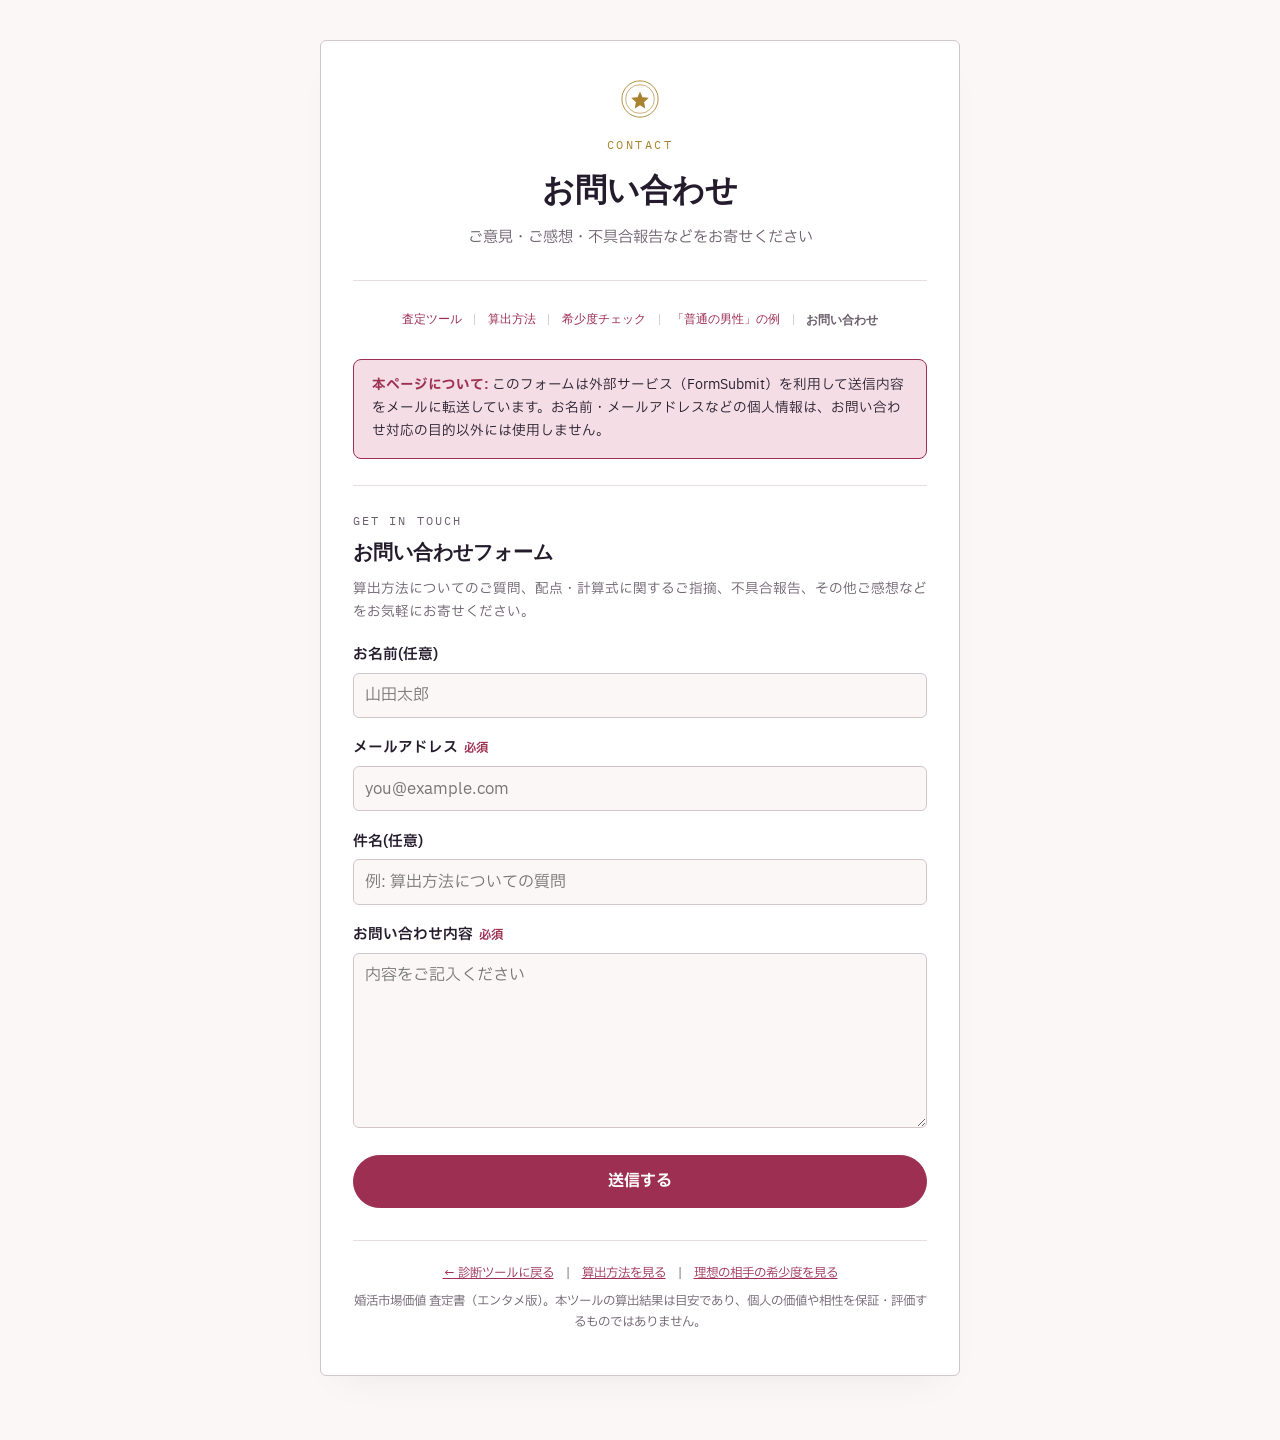
==== contact.html @ 315ee6b6 "お問い合わせページを追加" ====
<!doctype html>
<html lang="ja">
<head>
<meta charset="utf-8">
<meta name="viewport" content="width=device-width, initial-scale=1">
<title>お問い合わせ — 婚活市場価値 査定書</title>
<link rel="preconnect" href="https://fonts.googleapis.com">
<link rel="preconnect" href="https://fonts.gstatic.com" crossorigin>
<link href="https://fonts.googleapis.com/css2?family=Fraunces:ital,opsz,wght@0,9..144,400;0,9..144,600;0,9..144,700;1,9..144,500&family=IBM+Plex+Sans+JP:wght@400;500;700&family=IBM+Plex+Mono:wght@400;500&display=swap" rel="stylesheet">
<link rel="stylesheet" href="style.css">
</head>
<body>
<div class="sheet">

  <header class="masthead">
    <div class="seal-mark" aria-hidden="true">
      <svg viewBox="0 0 64 64" width="40" height="40">
        <circle cx="32" cy="32" r="29" fill="none" stroke="currentColor" stroke-width="1.4"/>
        <circle cx="32" cy="32" r="23" fill="none" stroke="currentColor" stroke-width="1"/>
        <path d="M32 20 L36 29 L46 30 L38.5 37 L40.5 47 L32 42 L23.5 47 L25.5 37 L18 30 L28 29 Z" fill="currentColor"/>
      </svg>
    </div>
    <p class="masthead-eyebrow">CONTACT</p>
    <h1>お問い合わせ</h1>
    <p class="subtitle">ご意見・ご感想・不具合報告などをお寄せください</p>
  </header>

  <nav class="site-nav">
    <a href="index.html">査定ツール</a>
    <span class="sep">|</span>
    <a href="method.html">算出方法</a>
    <span class="sep">|</span>
    <a href="rarity.html">希少度チェック</a>
    <span class="sep">|</span>
    <a href="example-normal-man.html">「普通の男性」の例</a>
    <span class="sep">|</span>
    <span class="current">お問い合わせ</span>
  </nav>

  <section class="disclaimer">
    <strong>本ページについて:</strong>
    このフォームは外部サービス（FormSubmit）を利用して送信内容をメールに転送しています。お名前・メールアドレスなどの個人情報は、お問い合わせ対応の目的以外には使用しません。
  </section>

  <section class="card">
    <p class="eyebrow">GET IN TOUCH</p>
    <h2>お問い合わせフォーム</h2>
    <p class="hint">
      算出方法についてのご質問、配点・計算式に関するご指摘、不具合報告、その他ご感想などをお気軽にお寄せください。
    </p>

    <div id="contactSent" class="contact-sent" hidden>
      ✅ 送信しました。ありがとうございます。
    </div>

    <form class="contact-form" action="https://formsubmit.co/kakeru.senoo@gmail.com" method="POST">
      <input type="hidden" name="_subject" value="【婚活市場価値 査定書】お問い合わせ">
      <input type="hidden" name="_template" value="table">
      <input type="hidden" name="_captcha" value="true">
      <input type="hidden" name="_next" value="https://kakeru110.github.io/-/contact.html?sent=1">
      <input type="text" name="_honey" style="display:none" tabindex="-1" autocomplete="off">

      <label class="field">
        <span>お名前(任意)</span>
        <input type="text" name="name" placeholder="山田太郎" autocomplete="name">
      </label>

      <label class="field">
        <span>メールアドレス<span class="field-required">必須</span></span>
        <input type="email" name="email" placeholder="you@example.com" required autocomplete="email">
      </label>

      <label class="field">
        <span>件名(任意)</span>
        <input type="text" name="subject" placeholder="例: 算出方法についての質問">
      </label>

      <label class="field">
        <span>お問い合わせ内容<span class="field-required">必須</span></span>
        <textarea name="message" rows="6" placeholder="内容をご記入ください" required></textarea>
      </label>

      <button type="submit" class="btn-primary">送信する</button>
    </form>
  </section>

  <footer class="page-footer">
    <p><a href="index.html">← 診断ツールに戻る</a>　|　<a href="method.html">算出方法を見る</a>　|　<a href="rarity.html">理想の相手の希少度を見る</a></p>
    <p>婚活市場価値 査定書（エンタメ版）。本ツールの算出結果は目安であり、個人の価値や相性を保証・評価するものではありません。</p>
  </footer>

</div>
<script>
  if (new URLSearchParams(location.search).get('sent') === '1') {
    document.getElementById('contactSent').hidden = false;
  }
</script>
</body>
</html>
---- style.css ----
:root {
  --paper: #fbf7f6;
  --surface: #ffffff;
  --ink: #241c2c;
  --ink-muted: #6b5f6c;
  --rule: #e4dce1;
  --rule-strong: #d3c5cc;
  --accent: #9c2f52;
  --accent-soft: #f4dde4;
  --gold: #a9822f;
  --gold-soft: #f1e6cc;
  --good: #2e7d4f;
  --good-bg: #e5f2e9;
  --warn: #b8791f;
  --warn-bg: #f8ecd8;
  --bad: #b23a3a;
  --bad-bg: #f8e3e1;
  --shadow: rgba(36, 28, 44, 0.07);
}

@media (prefers-color-scheme: dark) {
  :root:not([data-theme="light"]) {
    --paper: #17121a;
    --surface: #211a24;
    --ink: #f1e7ec;
    --ink-muted: #b6a6b4;
    --rule: #3a2e39;
    --rule-strong: #4a3c48;
    --accent: #e58fb0;
    --accent-soft: #3a2430;
    --gold: #d9b66b;
    --gold-soft: #362c1f;
    --good: #6bc78f;
    --good-bg: #1c2f22;
    --warn: #dcb15c;
    --warn-bg: #332a17;
    --bad: #e08080;
    --bad-bg: #362021;
    --shadow: rgba(0, 0, 0, 0.35);
  }
}

:root[data-theme="dark"] {
  --paper: #17121a;
  --surface: #211a24;
  --ink: #f1e7ec;
  --ink-muted: #b6a6b4;
  --rule: #3a2e39;
  --rule-strong: #4a3c48;
  --accent: #e58fb0;
  --accent-soft: #3a2430;
  --gold: #d9b66b;
  --gold-soft: #362c1f;
  --good: #6bc78f;
  --good-bg: #1c2f22;
  --warn: #dcb15c;
  --warn-bg: #332a17;
  --bad: #e08080;
  --bad-bg: #362021;
  --shadow: rgba(0, 0, 0, 0.35);
}

* {
  box-sizing: border-box;
}

body {
  margin: 0;
  padding: 2.5rem 1rem 4rem;
  background: var(--paper);
  color: var(--ink);
  font-family: "IBM Plex Sans JP", "Hiragino Sans", "Yu Gothic", system-ui, sans-serif;
  line-height: 1.7;
}

.sheet {
  max-width: 640px;
  margin: 0 auto;
  border: 1px solid var(--rule-strong);
  border-radius: 6px;
  padding: 2.4rem 2rem 2.6rem;
  background: var(--surface);
  box-shadow: 0 18px 40px -20px var(--shadow);
}

@media (max-width: 560px) {
  .sheet {
    padding: 1.8rem 1.1rem 2rem;
  }
}

/* ---------------------------- Masthead ---------------------------- */

.masthead {
  text-align: center;
  padding-bottom: 1.8rem;
  margin-bottom: 1.8rem;
  border-bottom: 1px solid var(--rule);
}

.seal-mark {
  color: var(--gold);
  margin-bottom: 0.4rem;
}

.masthead-eyebrow {
  margin: 0 0 0.5rem;
  font-family: "IBM Plex Mono", monospace;
  font-size: 0.72rem;
  letter-spacing: 0.22em;
  color: var(--gold);
  text-transform: uppercase;
}

.masthead h1 {
  margin: 0 0 0.5rem;
  font-family: "Fraunces", Georgia, serif;
  font-weight: 600;
  font-size: 2rem;
  text-wrap: balance;
  color: var(--ink);
}

.subtitle {
  margin: 0;
  color: var(--ink-muted);
  font-size: 0.95rem;
}

.site-nav {
  display: flex;
  justify-content: center;
  align-items: center;
  gap: 0.6rem;
  flex-wrap: wrap;
  margin: 0 0 1.8rem;
  font-family: "IBM Plex Mono", monospace;
  font-size: 0.76rem;
}

.site-nav a {
  color: var(--accent);
  text-decoration: none;
}

.site-nav a:hover {
  text-decoration: underline;
}

.site-nav .current {
  color: var(--ink-muted);
  font-weight: 600;
}

.site-nav .sep {
  color: var(--rule-strong);
}

/* --------------------------- Disclaimer ---------------------------- */

.disclaimer {
  background: var(--accent-soft);
  border: 1px solid var(--accent);
  border-radius: 8px;
  padding: 0.9rem 1.1rem;
  font-size: 0.85rem;
  color: var(--ink);
  margin-bottom: 1.6rem;
}

.disclaimer strong {
  color: var(--accent);
}

/* ------------------------------ Cards ------------------------------ */

.card {
  border-top: 1px solid var(--rule);
  padding-top: 1.6rem;
  margin-bottom: 1.8rem;
}

.eyebrow {
  margin: 0 0 0.3rem;
  font-family: "IBM Plex Mono", monospace;
  font-size: 0.72rem;
  letter-spacing: 0.18em;
  color: var(--ink-muted);
  text-transform: uppercase;
}

.card h2 {
  margin: 0 0 1.1rem;
  font-family: "Fraunces", Georgia, serif;
  font-weight: 600;
  font-size: 1.28rem;
  color: var(--ink);
  text-wrap: balance;
}

.hint {
  font-size: 0.85rem;
  color: var(--ink-muted);
  margin-top: -0.6rem;
  margin-bottom: 1.1rem;
}

.field-weight {
  font-family: "IBM Plex Mono", monospace;
  font-weight: 400;
  font-size: 0.72rem;
  letter-spacing: 0.02em;
  color: var(--gold);
}

.formula-box {
  background: var(--paper);
  border: 1px solid var(--rule-strong);
  border-radius: 8px;
  padding: 0.85rem 1rem;
  font-family: "IBM Plex Mono", monospace;
  font-size: 0.82rem;
  line-height: 1.65;
  white-space: pre-wrap;
  overflow-x: auto;
  color: var(--ink);
  margin: 0.8rem 0;
}

.weight-table-wrap {
  overflow-x: auto;
}

.weight-table {
  width: 100%;
  border-collapse: collapse;
  font-size: 0.88rem;
}

.weight-table th,
.weight-table td {
  padding: 0.55rem 0.7rem;
  border-bottom: 1px solid var(--rule);
  text-align: right;
  font-variant-numeric: tabular-nums;
  font-family: "IBM Plex Mono", monospace;
}

.weight-table thead th {
  color: var(--ink-muted);
  font-family: "IBM Plex Sans JP", sans-serif;
  font-weight: 600;
  font-size: 0.8rem;
  text-transform: uppercase;
  letter-spacing: 0.04em;
}

.weight-table th[scope="row"] {
  text-align: left;
  font-family: "IBM Plex Sans JP", sans-serif;
  font-weight: 600;
  color: var(--ink);
}

.weight-table thead th:first-child,
.weight-table tbody th,
.weight-table tfoot th {
  border-bottom-color: var(--rule-strong);
}

.weight-table tfoot th,
.weight-table tfoot td {
  border-bottom: none;
  border-top: 1px solid var(--rule-strong);
  color: var(--accent);
  font-weight: 700;
}

/* --------------------------- Field groups ---------------------------- */

.field-group {
  margin-bottom: 1.4rem;
}

.field-group-label {
  margin: 0 0 0.9rem;
  font-family: "IBM Plex Mono", monospace;
  font-size: 0.72rem;
  letter-spacing: 0.16em;
  color: var(--gold);
  text-transform: uppercase;
  padding-bottom: 0.4rem;
  border-bottom: 1px solid var(--rule);
}

/* ------------------------------ Fields ------------------------------ */

.field {
  display: flex;
  flex-direction: column;
  gap: 0.35rem;
  margin-bottom: 1.1rem;
  border: none;
  padding: 0;
}

.field[hidden] {
  display: none;
}

.checkbox-field {
  flex-direction: row;
  align-items: center;
  margin-bottom: 0.5rem;
}

.checkbox-field span {
  display: inline-flex;
  align-items: center;
  gap: 0.5rem;
  font-weight: 600;
  font-size: 0.92rem;
}

.checkbox-field input[type="checkbox"] {
  width: 1.1rem;
  height: 1.1rem;
  accent-color: var(--accent);
}

.range-row {
  flex-direction: row;
  gap: 1rem;
  margin-top: -0.4rem;
}

.range-row label {
  flex: 1;
  display: flex;
  flex-direction: column;
  gap: 0.3rem;
  font-weight: 600;
  font-size: 0.85rem;
  color: var(--ink-muted);
}

.field legend {
  padding: 0;
  font-weight: 600;
  font-size: 0.92rem;
}

.field label {
  display: inline-flex;
  align-items: center;
  gap: 0.3rem;
  margin-right: 1.2rem;
  font-weight: normal;
}

.field > span {
  font-weight: 600;
  font-size: 0.92rem;
}

input[type="number"],
select {
  padding: 0.6rem 0.7rem;
  border: 1px solid var(--rule-strong);
  border-radius: 6px;
  font-size: 1rem;
  background: var(--paper);
  color: var(--ink);
  font-family: "IBM Plex Mono", monospace;
}

input[type="text"],
input[type="email"],
textarea {
  width: 100%;
  padding: 0.6rem 0.7rem;
  border: 1px solid var(--rule-strong);
  border-radius: 6px;
  font-size: 1rem;
  background: var(--paper);
  color: var(--ink);
  font-family: "IBM Plex Sans JP", sans-serif;
}

textarea {
  resize: vertical;
  line-height: 1.6;
}

.field-required {
  margin-left: 0.4rem;
  color: var(--accent);
  font-size: 0.78rem;
  font-weight: 600;
}

.contact-sent {
  background: var(--good-bg);
  color: var(--good);
  border: 1px solid var(--good);
  border-radius: 8px;
  padding: 0.9rem 1.1rem;
  font-size: 0.9rem;
  font-weight: 600;
  margin-bottom: 1.2rem;
}

input[type="number"]:focus,
input[type="text"]:focus,
input[type="email"]:focus,
textarea:focus,
select:focus,
input[type="range"]:focus-visible,
button:focus-visible {
  outline: 2px solid var(--accent);
  outline-offset: 2px;
}

input[type="range"] {
  accent-color: var(--accent);
}

.btn-primary {
  width: 100%;
  padding: 0.85rem;
  border: 1px solid var(--accent);
  border-radius: 999px;
  background: var(--accent);
  color: var(--surface);
  font-family: "IBM Plex Sans JP", sans-serif;
  font-size: 1rem;
  font-weight: 700;
  cursor: pointer;
  margin-top: 0.6rem;
  transition: filter 0.15s ease;
}

.btn-primary:hover {
  filter: brightness(1.08);
}

@media (prefers-reduced-motion: reduce) {
  .btn-primary {
    transition: none;
  }
}

/* ----------------------------- Results ------------------------------ */

.result-card {
  background: linear-gradient(180deg, var(--gold-soft), transparent 40%);
  border-top-color: var(--gold);
  border-radius: 8px;
  padding: 1.6rem 1.4rem 1.4rem;
  margin-left: -0.2rem;
  margin-right: -0.2rem;
}

.score-headline {
  display: flex;
  align-items: center;
  justify-content: space-between;
  gap: 1rem;
  flex-wrap: wrap;
}

.score-figure {
  display: flex;
  align-items: baseline;
  gap: 0.4rem;
}

.score-number {
  font-family: "Fraunces", Georgia, serif;
  font-size: 3rem;
  font-weight: 700;
  color: var(--accent);
  line-height: 1;
}

.score-suffix {
  color: var(--ink-muted);
  font-size: 1rem;
  font-family: "IBM Plex Mono", monospace;
}

.rank-seal {
  display: flex;
  flex-direction: column;
  align-items: center;
  gap: 0.15rem;
}

.rank-badge {
  display: grid;
  place-items: center;
  width: 3.4rem;
  height: 3.4rem;
  border-radius: 50%;
  border: 2px solid var(--gold);
  box-shadow: inset 0 0 0 3px var(--paper), inset 0 0 0 4px var(--gold);
  color: var(--gold);
  font-family: "Fraunces", Georgia, serif;
  font-weight: 700;
  font-size: 1.15rem;
}

.rank-seal-label {
  font-family: "IBM Plex Mono", monospace;
  font-size: 0.62rem;
  letter-spacing: 0.2em;
  color: var(--ink-muted);
}

.rank-desc {
  color: var(--ink-muted);
  margin-top: 0.5rem;
  margin-bottom: 0;
}

.hensachi-note {
  margin-top: 0.3rem;
  margin-bottom: 0;
  color: var(--gold);
  font-family: "IBM Plex Mono", monospace;
  font-size: 0.8rem;
}

.breakdown {
  margin-top: 1.3rem;
  display: flex;
  flex-direction: column;
  gap: 1.1rem;
}

.breakdown-group {
  display: flex;
  flex-direction: column;
  gap: 0.75rem;
}

.breakdown-group-label {
  margin: 0;
  font-family: "IBM Plex Mono", monospace;
  font-size: 0.68rem;
  letter-spacing: 0.16em;
  color: var(--ink-muted);
  text-transform: uppercase;
}

.rarity-headline {
  display: flex;
  flex-direction: column;
  gap: 0.2rem;
}

.rarity-count {
  font-family: "Fraunces", Georgia, serif;
  font-size: 2.6rem;
  font-weight: 700;
  color: var(--accent);
  line-height: 1.1;
}

.rarity-sub {
  color: var(--ink-muted);
  font-size: 0.92rem;
}

.rarity-odds {
  margin: 0.5rem 0 0;
  font-family: "IBM Plex Mono", monospace;
  font-size: 0.85rem;
  color: var(--gold);
}

.multiplier-note {
  margin-top: 1rem;
  margin-bottom: 0;
  padding: 0.6rem 0.8rem;
  border-radius: 6px;
  background: var(--gold-soft);
  color: var(--ink);
  font-family: "IBM Plex Mono", monospace;
  font-size: 0.8rem;
  font-variant-numeric: tabular-nums;
}

.bar-row {
  display: flex;
  flex-direction: column;
  gap: 0.28rem;
}

.bar-label {
  display: flex;
  justify-content: space-between;
  font-size: 0.85rem;
  color: var(--ink-muted);
}

.bar-points {
  font-family: "IBM Plex Mono", monospace;
  font-variant-numeric: tabular-nums;
}

.bar-track {
  height: 7px;
  border-radius: 999px;
  background: var(--rule);
  overflow: hidden;
}

.bar-fill {
  height: 100%;
  background: var(--accent);
  border-radius: 999px;
}

/* --------------------------- Suggestions ----------------------------- */

.suggestion-list {
  list-style: none;
  margin: 0 0 0.9rem;
  padding: 0;
  display: flex;
  flex-direction: column;
  gap: 0.5rem;
}

.suggestion-list:last-child {
  margin-bottom: 0;
}

.suggestion-list li {
  display: flex;
  justify-content: space-between;
  align-items: baseline;
  gap: 1rem;
  padding: 0.65rem 0.85rem;
  background: var(--surface);
  border: 1px solid var(--rule);
  border-radius: 6px;
  font-size: 0.92rem;
}

.suggestion-label {
  color: var(--ink-muted);
  font-weight: 600;
}

.suggestion-value {
  font-family: "IBM Plex Mono", monospace;
  font-weight: 500;
  color: var(--accent);
  text-align: right;
}

/* ----------------------------- Verdict ------------------------------- */

.verdict {
  margin-top: 1.4rem;
  padding: 1rem 1.1rem;
  border-radius: 8px;
  font-size: 0.95rem;
}

.verdict-good {
  background: var(--good-bg);
  color: var(--good);
}

.verdict-warn {
  background: var(--warn-bg);
  color: var(--warn);
}

.verdict-bad {
  background: var(--bad-bg);
  color: var(--bad);
}

.verdict-diff {
  font-family: "IBM Plex Mono", monospace;
  font-weight: 700;
  margin-bottom: 0.35rem;
  font-variant-numeric: tabular-nums;
}

/* ------------------------------ Footer -------------------------------- */

.page-footer {
  text-align: center;
  color: var(--ink-muted);
  font-size: 0.78rem;
  margin-top: 2rem;
  padding-top: 1.4rem;
  border-top: 1px solid var(--rule);
}

.page-footer p {
  margin: 0;
}

.page-footer p + p {
  margin-top: 0.4rem;
}

a {
  color: var(--accent);
}
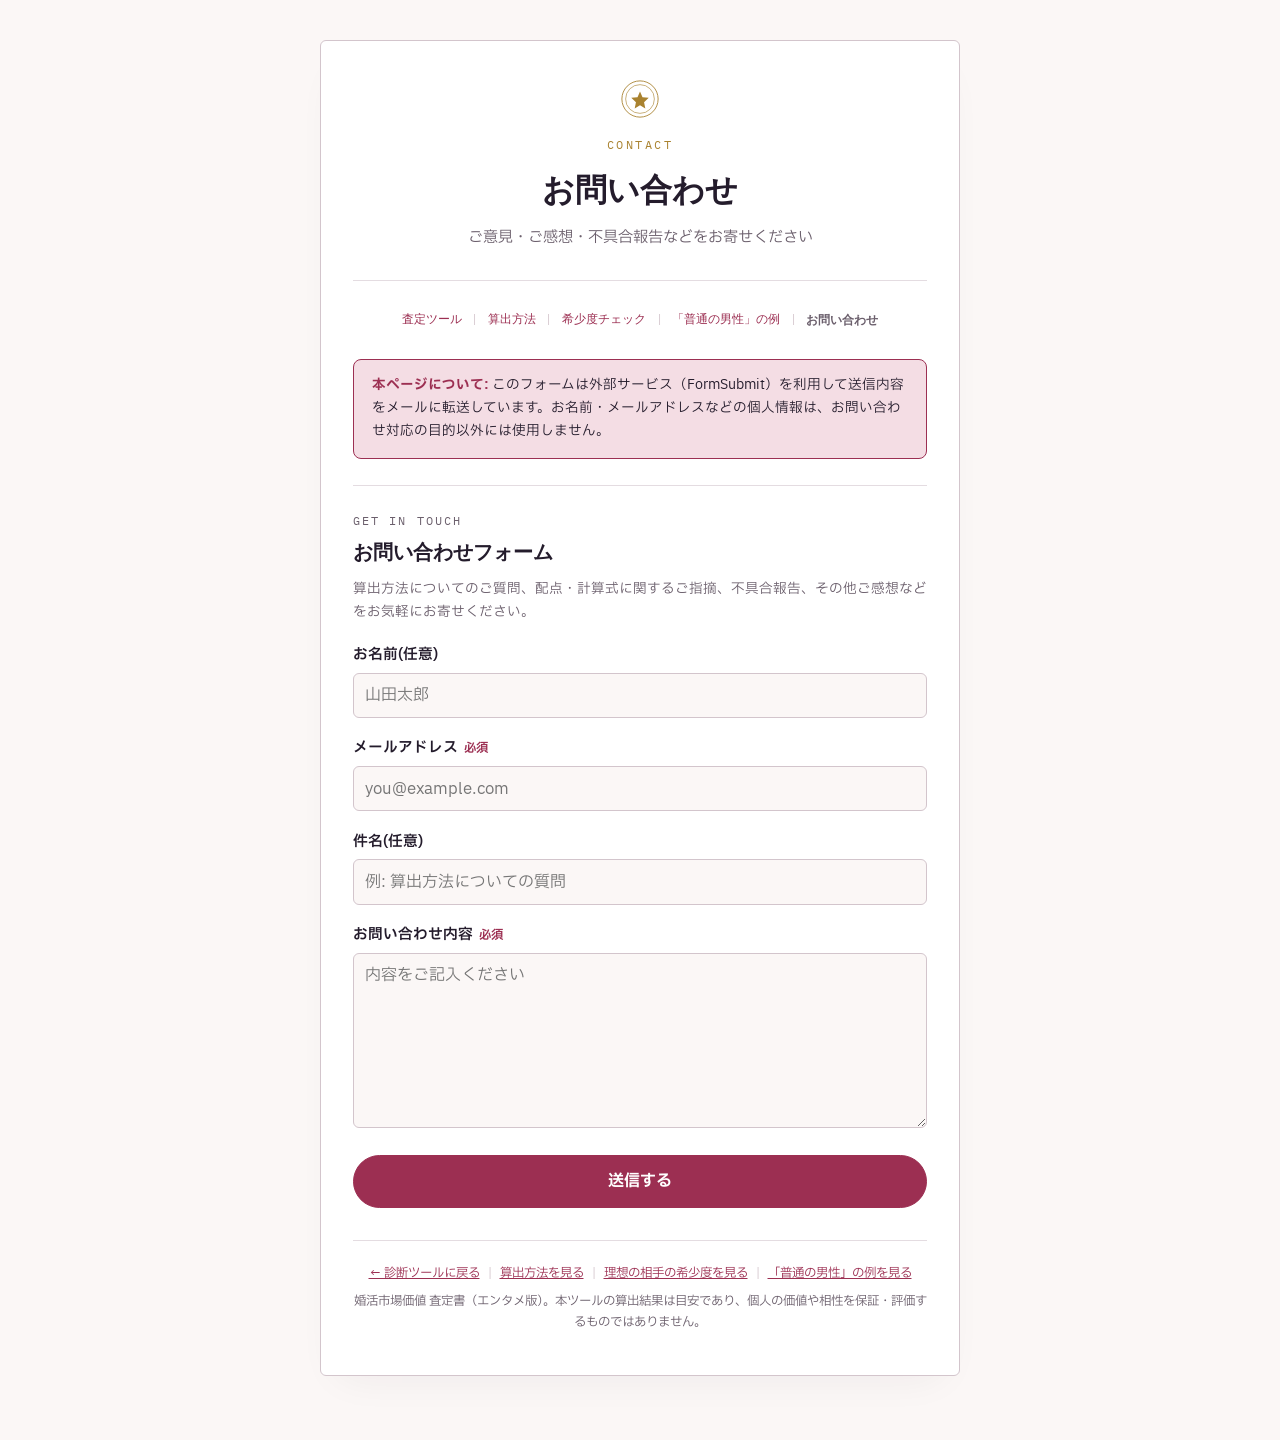
==== commit c50400ba: "フッターのリンクをナビと同じflexレイアウトに統一し、全ページ相互リンクを整理" ====
--- a/contact.html
+++ b/contact.html
@@ -85,7 +85,15 @@
   </section>
 
   <footer class="page-footer">
-    <p><a href="index.html">← 診断ツールに戻る</a>　|　<a href="method.html">算出方法を見る</a>　|　<a href="rarity.html">理想の相手の希少度を見る</a></p>
+    <p class="footer-links">
+      <a href="index.html">← 診断ツールに戻る</a>
+      <span class="sep">|</span>
+      <a href="method.html">算出方法を見る</a>
+      <span class="sep">|</span>
+      <a href="rarity.html">理想の相手の希少度を見る</a>
+      <span class="sep">|</span>
+      <a href="example-normal-man.html">「普通の男性」の例を見る</a>
+    </p>
     <p>婚活市場価値 査定書（エンタメ版）。本ツールの算出結果は目安であり、個人の価値や相性を保証・評価するものではありません。</p>
   </footer>
 
--- a/style.css
+++ b/style.css
@@ -711,6 +711,18 @@
   margin-top: 0.4rem;
 }
 
+.footer-links {
+  display: flex;
+  justify-content: center;
+  align-items: center;
+  gap: 0.5rem;
+  flex-wrap: wrap;
+}
+
+.footer-links .sep {
+  color: var(--rule-strong);
+}
+
 a {
   color: var(--accent);
 }
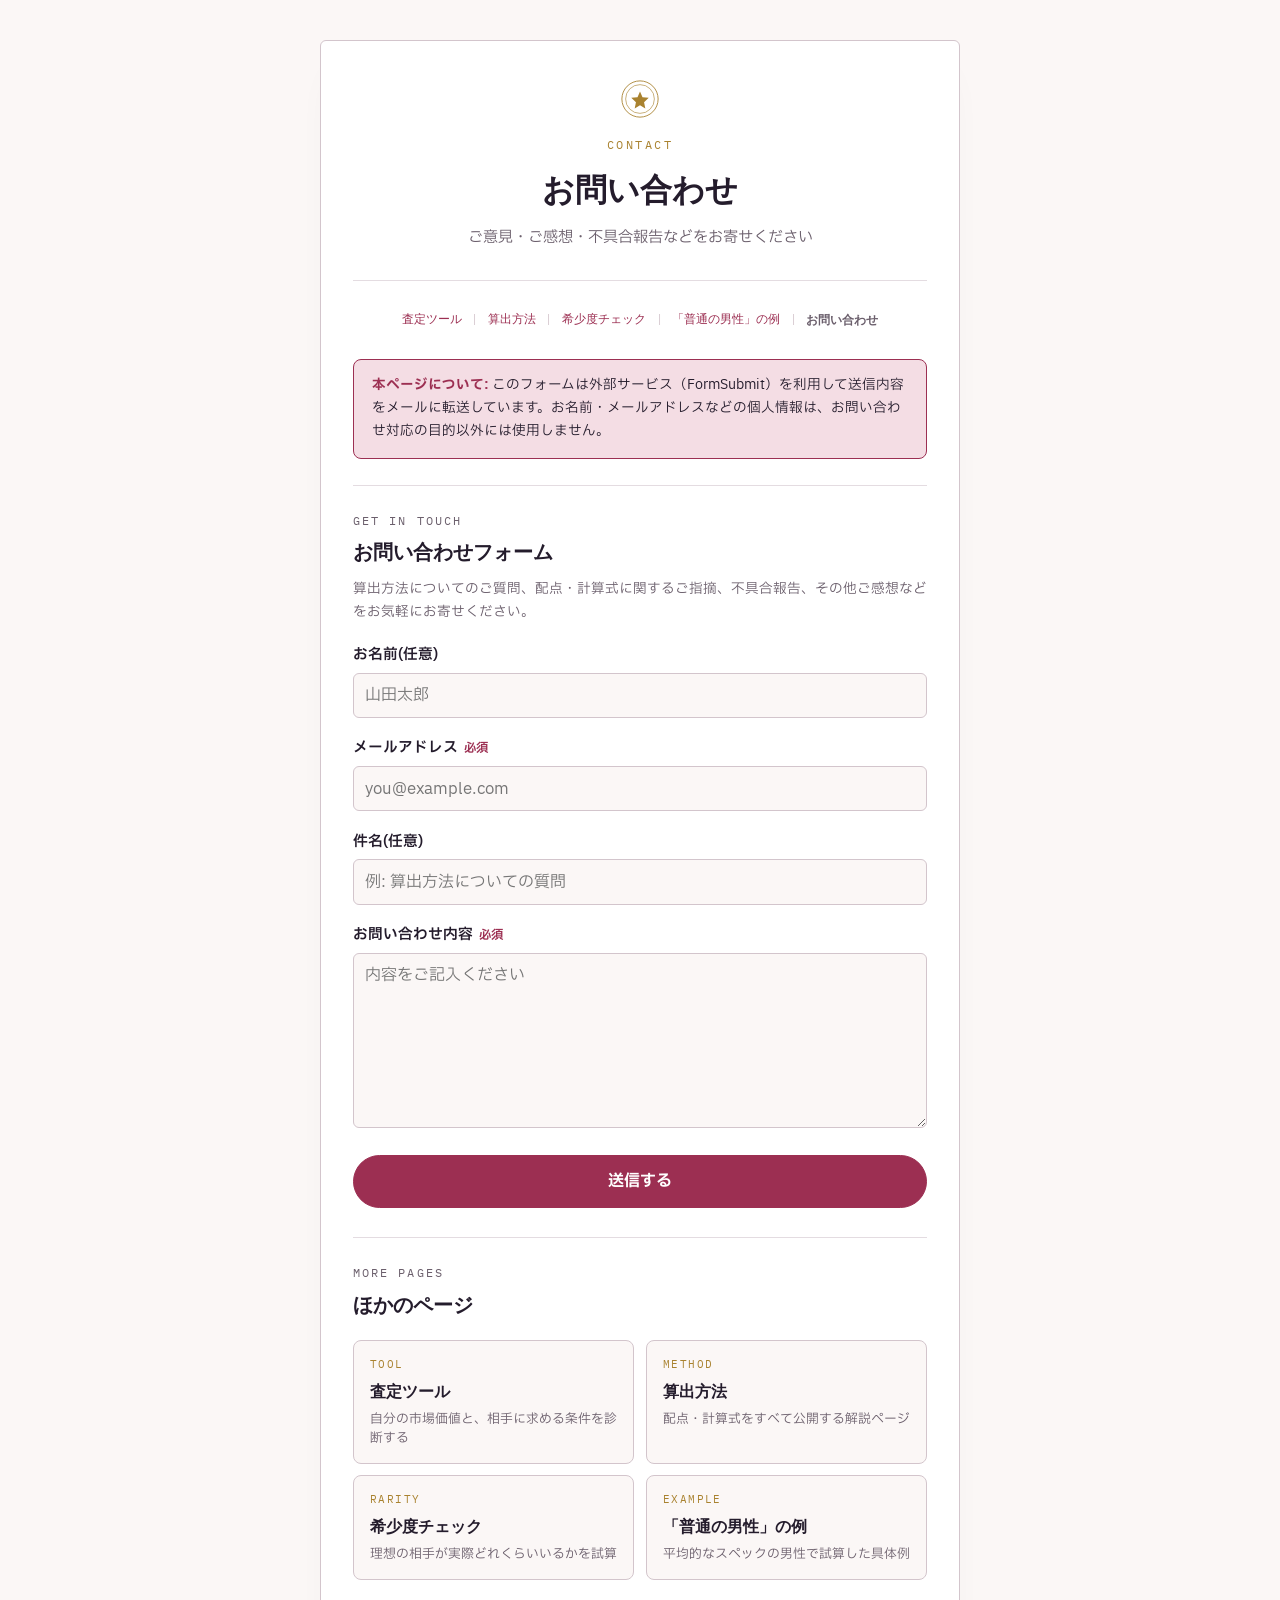
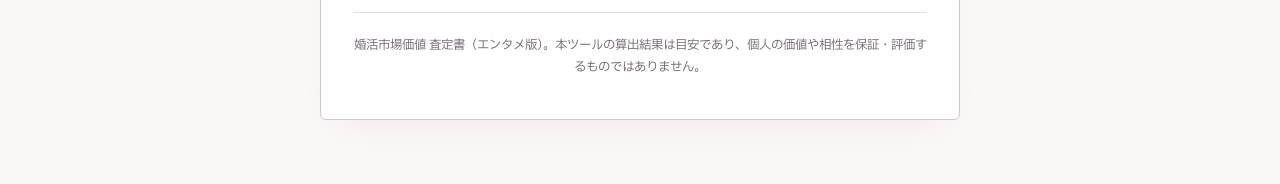
==== commit 9d8d3e93: "ページ末尾のテキストリンクをカード型のリンク一覧に変更" ====
--- a/contact.html
+++ b/contact.html
@@ -84,16 +84,34 @@
     </form>
   </section>
 
+  <section class="card">
+    <p class="eyebrow">MORE PAGES</p>
+    <h2>ほかのページ</h2>
+    <div class="link-cards">
+      <a class="link-card" href="index.html">
+        <span class="link-card-eyebrow">TOOL</span>
+        <span class="link-card-title">査定ツール</span>
+        <span class="link-card-desc">自分の市場価値と、相手に求める条件を診断する</span>
+      </a>
+      <a class="link-card" href="method.html">
+        <span class="link-card-eyebrow">METHOD</span>
+        <span class="link-card-title">算出方法</span>
+        <span class="link-card-desc">配点・計算式をすべて公開する解説ページ</span>
+      </a>
+      <a class="link-card" href="rarity.html">
+        <span class="link-card-eyebrow">RARITY</span>
+        <span class="link-card-title">希少度チェック</span>
+        <span class="link-card-desc">理想の相手が実際どれくらいいるかを試算</span>
+      </a>
+      <a class="link-card" href="example-normal-man.html">
+        <span class="link-card-eyebrow">EXAMPLE</span>
+        <span class="link-card-title">「普通の男性」の例</span>
+        <span class="link-card-desc">平均的なスペックの男性で試算した具体例</span>
+      </a>
+    </div>
+  </section>
+
   <footer class="page-footer">
-    <p class="footer-links">
-      <a href="index.html">← 診断ツールに戻る</a>
-      <span class="sep">|</span>
-      <a href="method.html">算出方法を見る</a>
-      <span class="sep">|</span>
-      <a href="rarity.html">理想の相手の希少度を見る</a>
-      <span class="sep">|</span>
-      <a href="example-normal-man.html">「普通の男性」の例を見る</a>
-    </p>
     <p>婚活市場価値 査定書（エンタメ版）。本ツールの算出結果は目安であり、個人の価値や相性を保証・評価するものではありません。</p>
   </footer>
 
--- a/style.css
+++ b/style.css
@@ -260,6 +260,7 @@
   font-family: "IBM Plex Sans JP", sans-serif;
   font-weight: 600;
   color: var(--ink);
+  white-space: nowrap;
 }
 
 .weight-table thead th:first-child,
@@ -707,20 +708,63 @@
   margin: 0;
 }
 
-.page-footer p + p {
-  margin-top: 0.4rem;
-}
-
-.footer-links {
-  display: flex;
-  justify-content: center;
-  align-items: center;
-  gap: 0.5rem;
-  flex-wrap: wrap;
-}
-
-.footer-links .sep {
-  color: var(--rule-strong);
+/* --------------------------- Link cards -------------------------------- */
+
+.link-cards {
+  display: grid;
+  grid-template-columns: repeat(2, 1fr);
+  gap: 0.7rem;
+  margin: 0;
+}
+
+@media (max-width: 480px) {
+  .link-cards {
+    grid-template-columns: 1fr;
+  }
+}
+
+.link-card {
+  display: flex;
+  flex-direction: column;
+  gap: 0.3rem;
+  padding: 0.9rem 1rem;
+  border: 1px solid var(--rule-strong);
+  border-radius: 8px;
+  background: var(--paper);
+  text-decoration: none;
+  transition: border-color 0.15s ease, background 0.15s ease;
+}
+
+.link-card:hover {
+  border-color: var(--accent);
+  background: var(--surface);
+}
+
+@media (prefers-reduced-motion: reduce) {
+  .link-card {
+    transition: none;
+  }
+}
+
+.link-card-eyebrow {
+  font-family: "IBM Plex Mono", monospace;
+  font-size: 0.66rem;
+  letter-spacing: 0.14em;
+  color: var(--gold);
+  text-transform: uppercase;
+}
+
+.link-card-title {
+  font-family: "Fraunces", Georgia, serif;
+  font-weight: 600;
+  font-size: 1rem;
+  color: var(--ink);
+}
+
+.link-card-desc {
+  font-size: 0.8rem;
+  color: var(--ink-muted);
+  line-height: 1.5;
 }
 
 a {
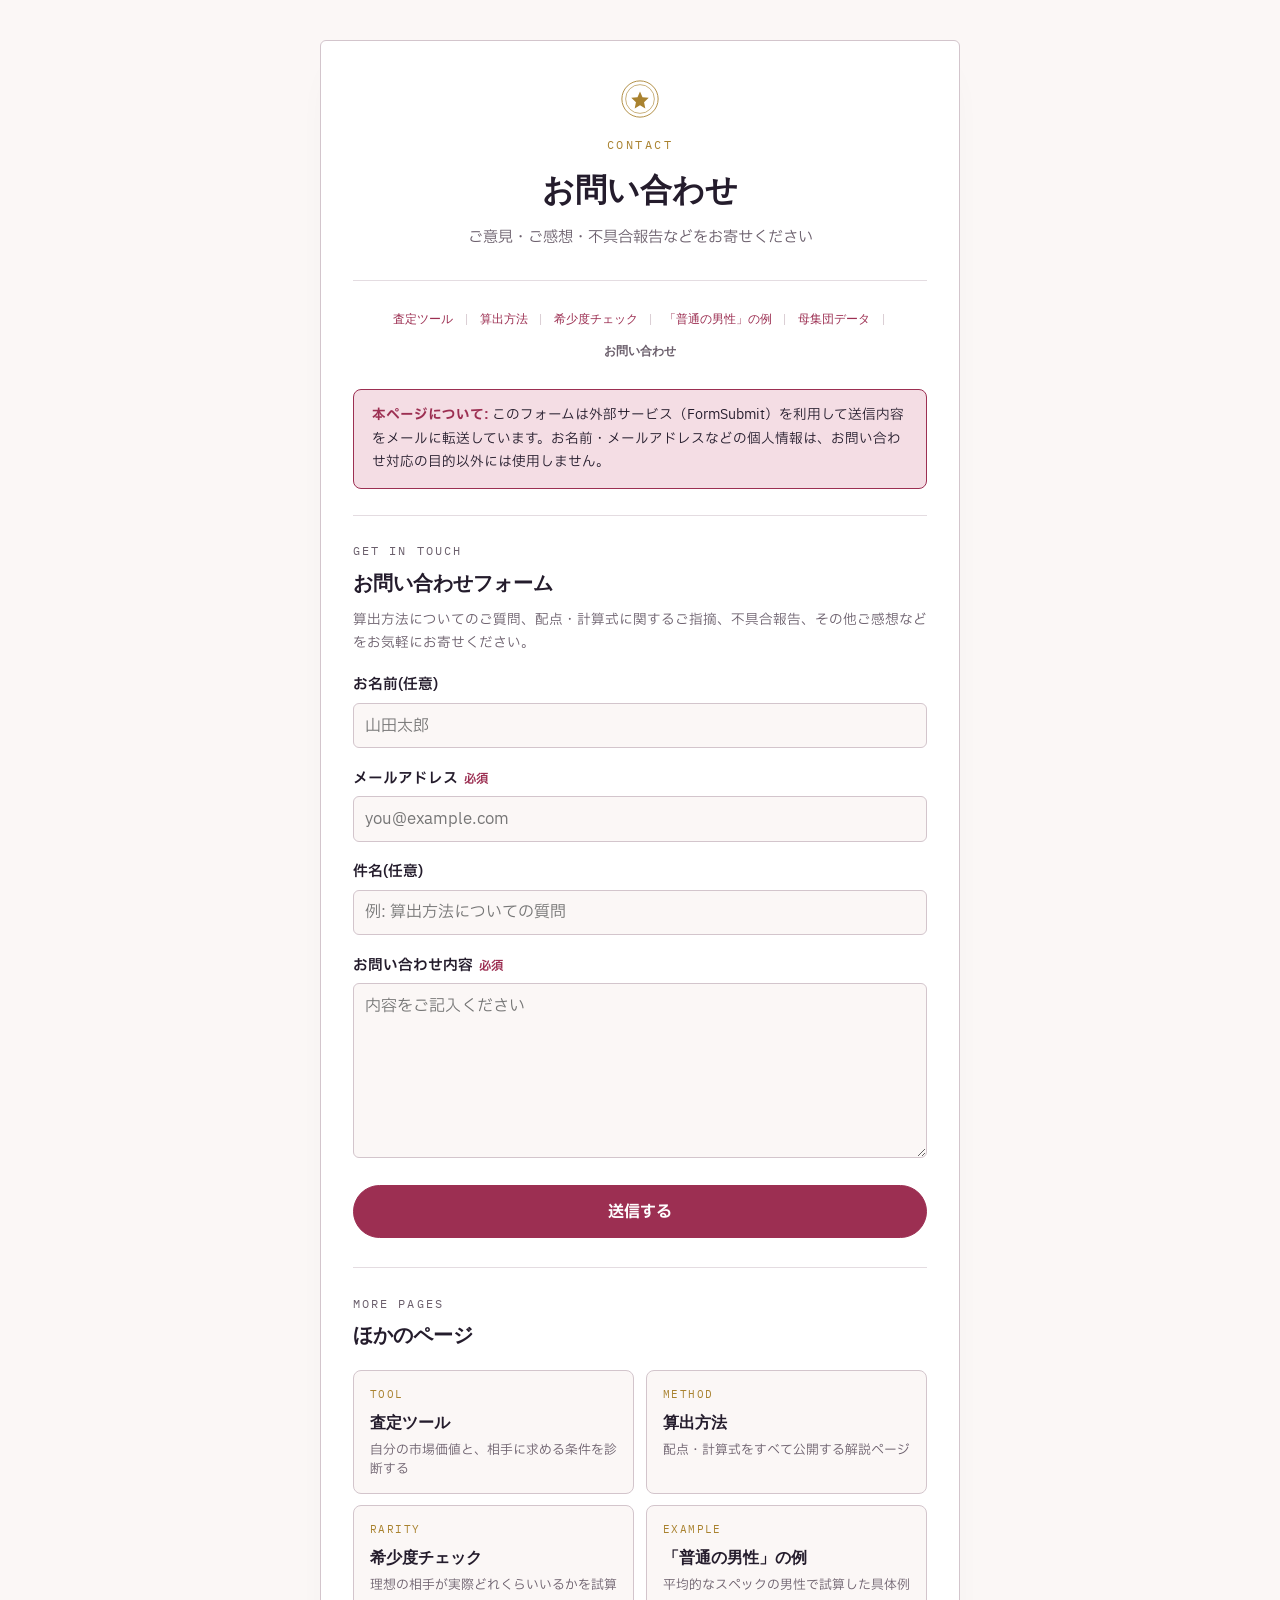
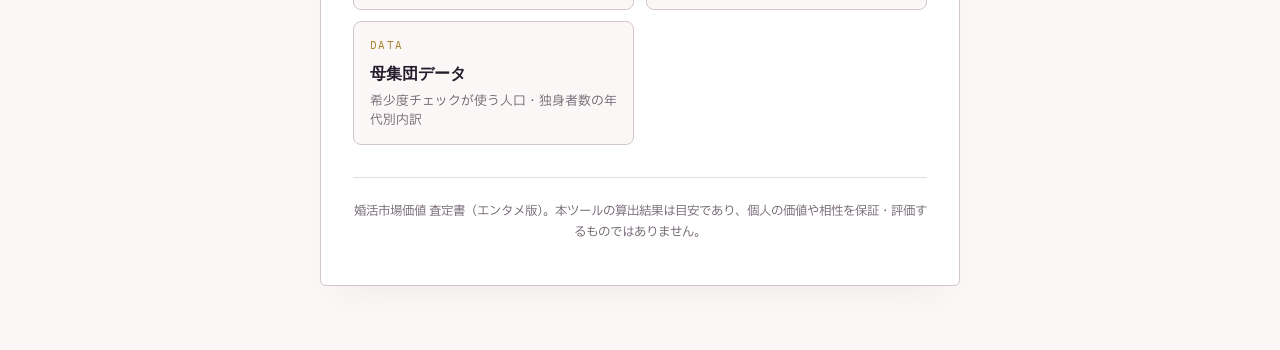
==== commit 914955c9: "母集団の年代別内訳（人口・独身率）を公開する新ページを追加 希少度チェックが使う母集団の総数(約1,250万人/約880万人)がどう積み上がっているか分からないという指摘を受け、年代別(20〜59歳を" ====
--- a/contact.html
+++ b/contact.html
@@ -33,6 +33,8 @@
     <a href="rarity.html">希少度チェック</a>
     <span class="sep">|</span>
     <a href="example-normal-man.html">「普通の男性」の例</a>
+    <span class="sep">|</span>
+    <a href="population.html">母集団データ</a>
     <span class="sep">|</span>
     <span class="current">お問い合わせ</span>
   </nav>
@@ -108,6 +110,11 @@
         <span class="link-card-title">「普通の男性」の例</span>
         <span class="link-card-desc">平均的なスペックの男性で試算した具体例</span>
       </a>
+      <a class="link-card" href="population.html">
+        <span class="link-card-eyebrow">DATA</span>
+        <span class="link-card-title">母集団データ</span>
+        <span class="link-card-desc">希少度チェックが使う人口・独身者数の年代別内訳</span>
+      </a>
     </div>
   </section>
 
--- a/style.css
+++ b/style.css
@@ -227,6 +227,104 @@
   margin: 0.8rem 0;
 }
 
+.formula-detail {
+  margin: 1rem 0;
+  border: 1px solid var(--rule-strong);
+  border-radius: 8px;
+  padding: 0.7rem 1rem;
+  background: var(--paper);
+}
+
+.formula-detail summary {
+  cursor: pointer;
+  font-family: "IBM Plex Mono", monospace;
+  font-size: 0.78rem;
+  color: var(--ink-muted);
+  letter-spacing: 0.02em;
+}
+
+.formula-detail summary:hover {
+  color: var(--accent);
+}
+
+.formula-detail[open] summary {
+  margin-bottom: 0.6rem;
+  color: var(--ink);
+}
+
+.formula-detail .formula-box {
+  margin: 0.6rem 0 0;
+}
+
+.curve-chart {
+  display: block;
+  width: 100%;
+  max-width: 320px;
+  margin: 0.9rem auto 0.3rem;
+}
+
+.curve-chart .axis {
+  stroke: var(--rule-strong);
+  stroke-width: 1;
+}
+
+.curve-chart .curve {
+  fill: none;
+  stroke-width: 2.2;
+  stroke-linecap: round;
+  stroke-linejoin: round;
+}
+
+.curve-chart .curve-male {
+  stroke: var(--accent);
+}
+
+.curve-chart .curve-female {
+  stroke: var(--gold);
+}
+
+.curve-chart .peak-line {
+  stroke-width: 1;
+  stroke-dasharray: 3 3;
+}
+
+.curve-chart .tick-label {
+  font-family: "IBM Plex Mono", monospace;
+  font-size: 7.5px;
+  fill: var(--ink-muted);
+}
+
+.chart-legend {
+  display: flex;
+  gap: 1.2rem;
+  justify-content: center;
+  flex-wrap: wrap;
+  font-size: 0.78rem;
+  color: var(--ink-muted);
+  margin: 0 0 1.1rem;
+}
+
+.chart-legend span {
+  display: inline-flex;
+  align-items: center;
+  gap: 0.35rem;
+}
+
+.chart-legend .dot {
+  width: 0.55rem;
+  height: 0.55rem;
+  border-radius: 999px;
+  display: inline-block;
+}
+
+.chart-legend .dot-male {
+  background: var(--accent);
+}
+
+.chart-legend .dot-female {
+  background: var(--gold);
+}
+
 .weight-table-wrap {
   overflow-x: auto;
 }
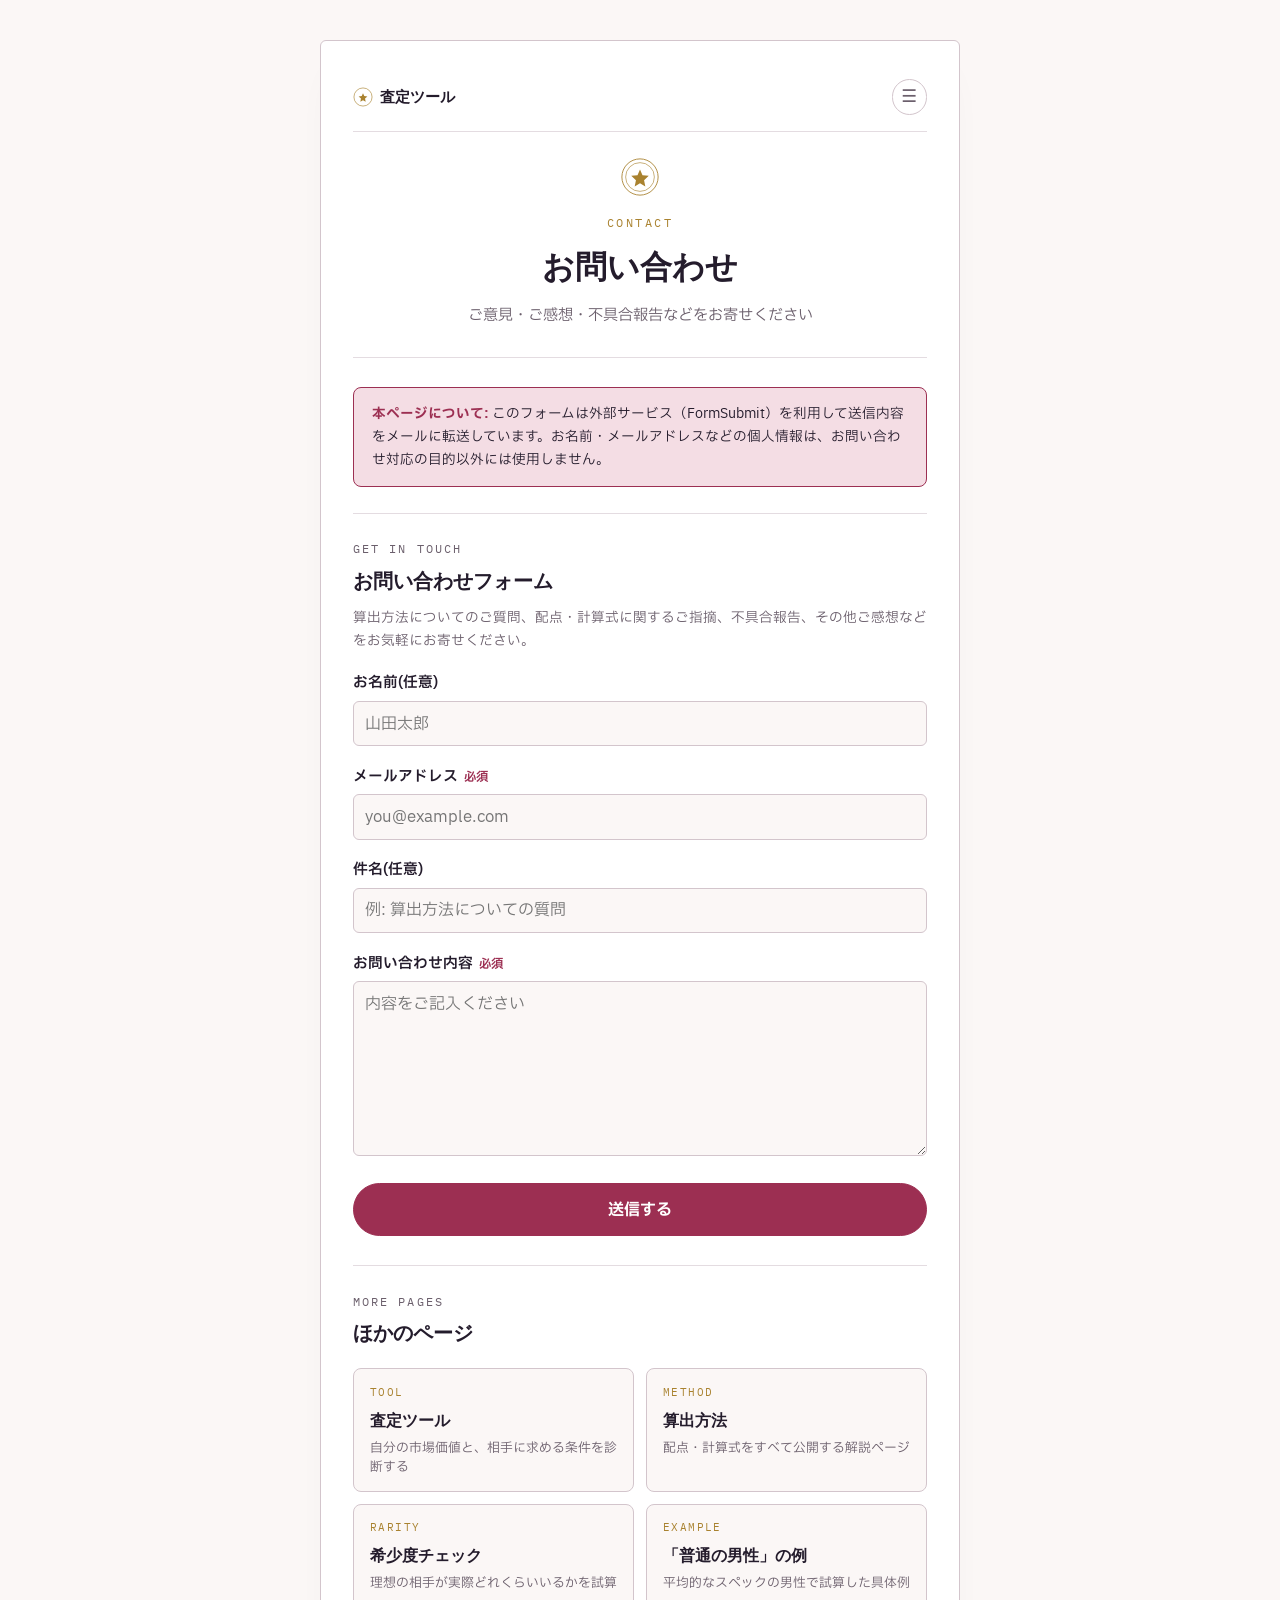
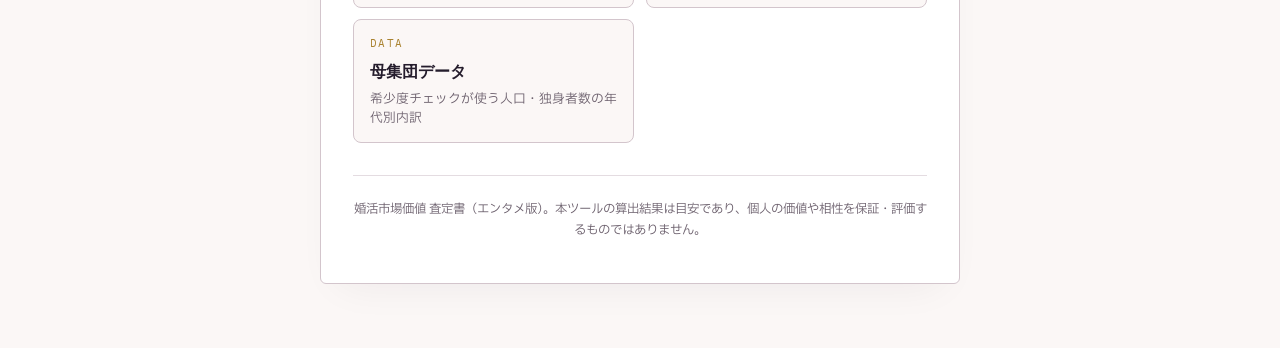
==== commit 2811e8f2: "ナビを抜本的に再設計: 査定ツールをロゴ化し、他ページはハンバーガーメニューに集約 6ページ横並びのフラットなナビは全リンクが同格に見えて分かりにくいという指摘を受け、ヘッダー構成を刷新。  - 査定" ====
--- a/contact.html
+++ b/contact.html
@@ -4,13 +4,62 @@
 <meta charset="utf-8">
 <meta name="viewport" content="width=device-width, initial-scale=1">
 <title>お問い合わせ — 婚活市場価値 査定書</title>
+<meta name="description" content="婚活市場価値 査定書についてのご質問・ご感想・不具合報告はこちらのフォームからお気軽にお寄せください。">
+<meta name="robots" content="index, follow">
+<link rel="canonical" href="https://kakeru110.github.io/-/contact.html">
+<link rel="icon" type="image/svg+xml" href="data:image/svg+xml,%3Csvg xmlns='http://www.w3.org/2000/svg' viewBox='0 0 64 64'%3E%3Ccircle cx='32' cy='32' r='29' fill='none' stroke='%23a9822f' stroke-width='2'/%3E%3Cpath d='M32 20 L36 29 L46 30 L38.5 37 L40.5 47 L32 42 L23.5 47 L25.5 37 L18 30 L28 29 Z' fill='%23a9822f'/%3E%3C/svg%3E">
+<meta property="og:type" content="website">
+<meta property="og:site_name" content="婚活市場価値 査定書">
+<meta property="og:locale" content="ja_JP">
+<meta property="og:title" content="お問い合わせ — 婚活市場価値 査定書">
+<meta property="og:description" content="婚活市場価値 査定書についてのご質問・ご感想・不具合報告はこちらのフォームからお気軽にお寄せください。">
+<meta property="og:url" content="https://kakeru110.github.io/-/contact.html">
+<meta property="og:image" content="https://kakeru110.github.io/-/og-image.png">
+<meta property="og:image:width" content="1200">
+<meta property="og:image:height" content="630">
+<meta name="twitter:card" content="summary_large_image">
+<meta name="twitter:title" content="お問い合わせ — 婚活市場価値 査定書">
+<meta name="twitter:description" content="ご質問・ご感想・不具合報告はこちらのフォームからお気軽にお寄せください。">
+<meta name="twitter:image" content="https://kakeru110.github.io/-/og-image.png">
 <link rel="preconnect" href="https://fonts.googleapis.com">
 <link rel="preconnect" href="https://fonts.gstatic.com" crossorigin>
 <link href="https://fonts.googleapis.com/css2?family=Fraunces:ital,opsz,wght@0,9..144,400;0,9..144,600;0,9..144,700;1,9..144,500&family=IBM+Plex+Sans+JP:wght@400;500;700&family=IBM+Plex+Mono:wght@400;500&display=swap" rel="stylesheet">
 <link rel="stylesheet" href="style.css">
+<script type="application/ld+json">
+{
+  "@context": "https://schema.org",
+  "@type": "BreadcrumbList",
+  "itemListElement": [
+    { "@type": "ListItem", "position": 1, "name": "査定ツール", "item": "https://kakeru110.github.io/-/" },
+    { "@type": "ListItem", "position": 2, "name": "お問い合わせ", "item": "https://kakeru110.github.io/-/contact.html" }
+  ]
+}
+</script>
 </head>
 <body>
 <div class="sheet">
+
+  <div class="topbar">
+    <a class="topbar-logo" href="index.html">
+      <svg viewBox="0 0 64 64" width="20" height="20" aria-hidden="true">
+        <circle cx="32" cy="32" r="29" fill="none" stroke="currentColor" stroke-width="2"/>
+        <path d="M32 20 L36 29 L46 30 L38.5 37 L40.5 47 L32 42 L23.5 47 L25.5 37 L18 30 L28 29 Z" fill="currentColor"/>
+      </svg>
+      査定ツール
+    </a>
+    <details class="topbar-menu">
+      <summary aria-label="メニューを開く">☰</summary>
+      <nav class="topbar-menu-panel">
+        <a href="rarity.html">希少度チェック</a>
+        <p class="topbar-menu-group-label">解説・データ</p>
+        <a href="method.html">算出方法</a>
+        <a href="example-normal-man.html">「普通の男性」の例</a>
+        <a href="population.html">母集団データ</a>
+        <hr class="topbar-menu-sep">
+        <a href="contact.html" class="current">お問い合わせ</a>
+      </nav>
+    </details>
+  </div>
 
   <header class="masthead">
     <div class="seal-mark" aria-hidden="true">
@@ -24,20 +73,6 @@
     <h1>お問い合わせ</h1>
     <p class="subtitle">ご意見・ご感想・不具合報告などをお寄せください</p>
   </header>
-
-  <nav class="site-nav">
-    <a href="index.html">査定ツール</a>
-    <span class="sep">|</span>
-    <a href="method.html">算出方法</a>
-    <span class="sep">|</span>
-    <a href="rarity.html">希少度チェック</a>
-    <span class="sep">|</span>
-    <a href="example-normal-man.html">「普通の男性」の例</a>
-    <span class="sep">|</span>
-    <a href="population.html">母集団データ</a>
-    <span class="sep">|</span>
-    <span class="current">お問い合わせ</span>
-  </nav>
 
   <section class="disclaimer">
     <strong>本ページについて:</strong>
@@ -123,6 +158,7 @@
   </footer>
 
 </div>
+<script src="nav.js" defer></script>
 <script>
   if (new URLSearchParams(location.search).get('sent') === '1') {
     document.getElementById('contactSent').hidden = false;
--- a/style.css
+++ b/style.css
@@ -127,33 +127,122 @@
   font-size: 0.95rem;
 }
 
-.site-nav {
-  display: flex;
+.topbar {
+  display: flex;
+  align-items: center;
+  justify-content: space-between;
+  padding-bottom: 1rem;
+  margin-bottom: 1.6rem;
+  border-bottom: 1px solid var(--rule);
+}
+
+.topbar-logo {
+  display: inline-flex;
+  align-items: center;
+  gap: 0.45rem;
+  color: var(--ink);
+  text-decoration: none;
+  font-family: "Fraunces", Georgia, serif;
+  font-weight: 600;
+  font-size: 0.95rem;
+}
+
+.topbar-logo:hover {
+  color: var(--accent);
+}
+
+.topbar-logo svg {
+  color: var(--gold);
+  flex-shrink: 0;
+}
+
+.topbar-menu {
+  position: relative;
+}
+
+.topbar-menu summary {
+  list-style: none;
+  cursor: pointer;
+  display: inline-flex;
+  align-items: center;
   justify-content: center;
-  align-items: center;
-  gap: 0.6rem;
-  flex-wrap: wrap;
-  margin: 0 0 1.8rem;
-  font-family: "IBM Plex Mono", monospace;
-  font-size: 0.76rem;
-}
-
-.site-nav a {
-  color: var(--accent);
+  width: 2.2rem;
+  height: 2.2rem;
+  border-radius: 999px;
+  border: 1px solid var(--rule-strong);
+  color: var(--ink-muted);
+  font-size: 1.1rem;
+  transition: background 0.15s ease, color 0.15s ease, border-color 0.15s ease;
+}
+
+.topbar-menu summary::-webkit-details-marker {
+  display: none;
+}
+
+.topbar-menu summary:hover,
+.topbar-menu[open] summary {
+  background: var(--paper);
+  color: var(--accent);
+  border-color: var(--accent);
+}
+
+@media (prefers-reduced-motion: reduce) {
+  .topbar-menu summary {
+    transition: none;
+  }
+}
+
+.topbar-menu-panel {
+  position: absolute;
+  top: calc(100% + 0.5rem);
+  right: 0;
+  min-width: 210px;
+  background: var(--surface);
+  border: 1px solid var(--rule-strong);
+  border-radius: 10px;
+  box-shadow: 0 12px 28px -12px var(--shadow);
+  padding: 0.5rem;
+  z-index: 20;
+}
+
+.topbar-menu-panel a {
+  display: block;
+  padding: 0.5rem 0.7rem;
+  border-radius: 6px;
+  color: var(--ink);
   text-decoration: none;
-}
-
-.site-nav a:hover {
-  text-decoration: underline;
-}
-
-.site-nav .current {
-  color: var(--ink-muted);
-  font-weight: 600;
-}
-
-.site-nav .sep {
-  color: var(--rule-strong);
+  font-size: 0.9rem;
+}
+
+.topbar-menu-panel a:hover {
+  background: var(--paper);
+  color: var(--accent);
+}
+
+.topbar-menu-panel a.current {
+  color: var(--accent);
+  font-weight: 600;
+  background: var(--accent-soft);
+  pointer-events: none;
+}
+
+.topbar-menu-group-label {
+  margin: 0.6rem 0.7rem 0.2rem;
+  font-family: "IBM Plex Mono", monospace;
+  font-size: 0.66rem;
+  letter-spacing: 0.1em;
+  color: var(--ink-muted);
+  text-transform: uppercase;
+}
+
+.topbar-menu-panel .topbar-menu-group-label:first-child {
+  margin-top: 0.2rem;
+}
+
+.topbar-menu-sep {
+  margin: 0.4rem 0.3rem;
+  border: none;
+  border-top: 1px solid var(--rule);
 }
 
 /* --------------------------- Disclaimer ---------------------------- */
@@ -289,6 +378,45 @@
 }
 
 .curve-chart .tick-label {
+  font-family: "IBM Plex Mono", monospace;
+  font-size: 7.5px;
+  fill: var(--ink-muted);
+}
+
+.pop-chart {
+  display: block;
+  width: 100%;
+  max-width: 420px;
+  margin: 0.9rem auto 0.3rem;
+}
+
+.pop-chart .axis {
+  stroke: var(--rule-strong);
+  stroke-width: 1;
+}
+
+.pop-chart .gridline {
+  stroke: var(--rule);
+  stroke-width: 1;
+}
+
+.pop-chart .bar-total-male {
+  fill: var(--accent-soft);
+}
+
+.pop-chart .bar-unmarried-male {
+  fill: var(--accent);
+}
+
+.pop-chart .bar-total-female {
+  fill: var(--gold-soft);
+}
+
+.pop-chart .bar-unmarried-female {
+  fill: var(--gold);
+}
+
+.pop-chart .tick-label {
   font-family: "IBM Plex Mono", monospace;
   font-size: 7.5px;
   fill: var(--ink-muted);
